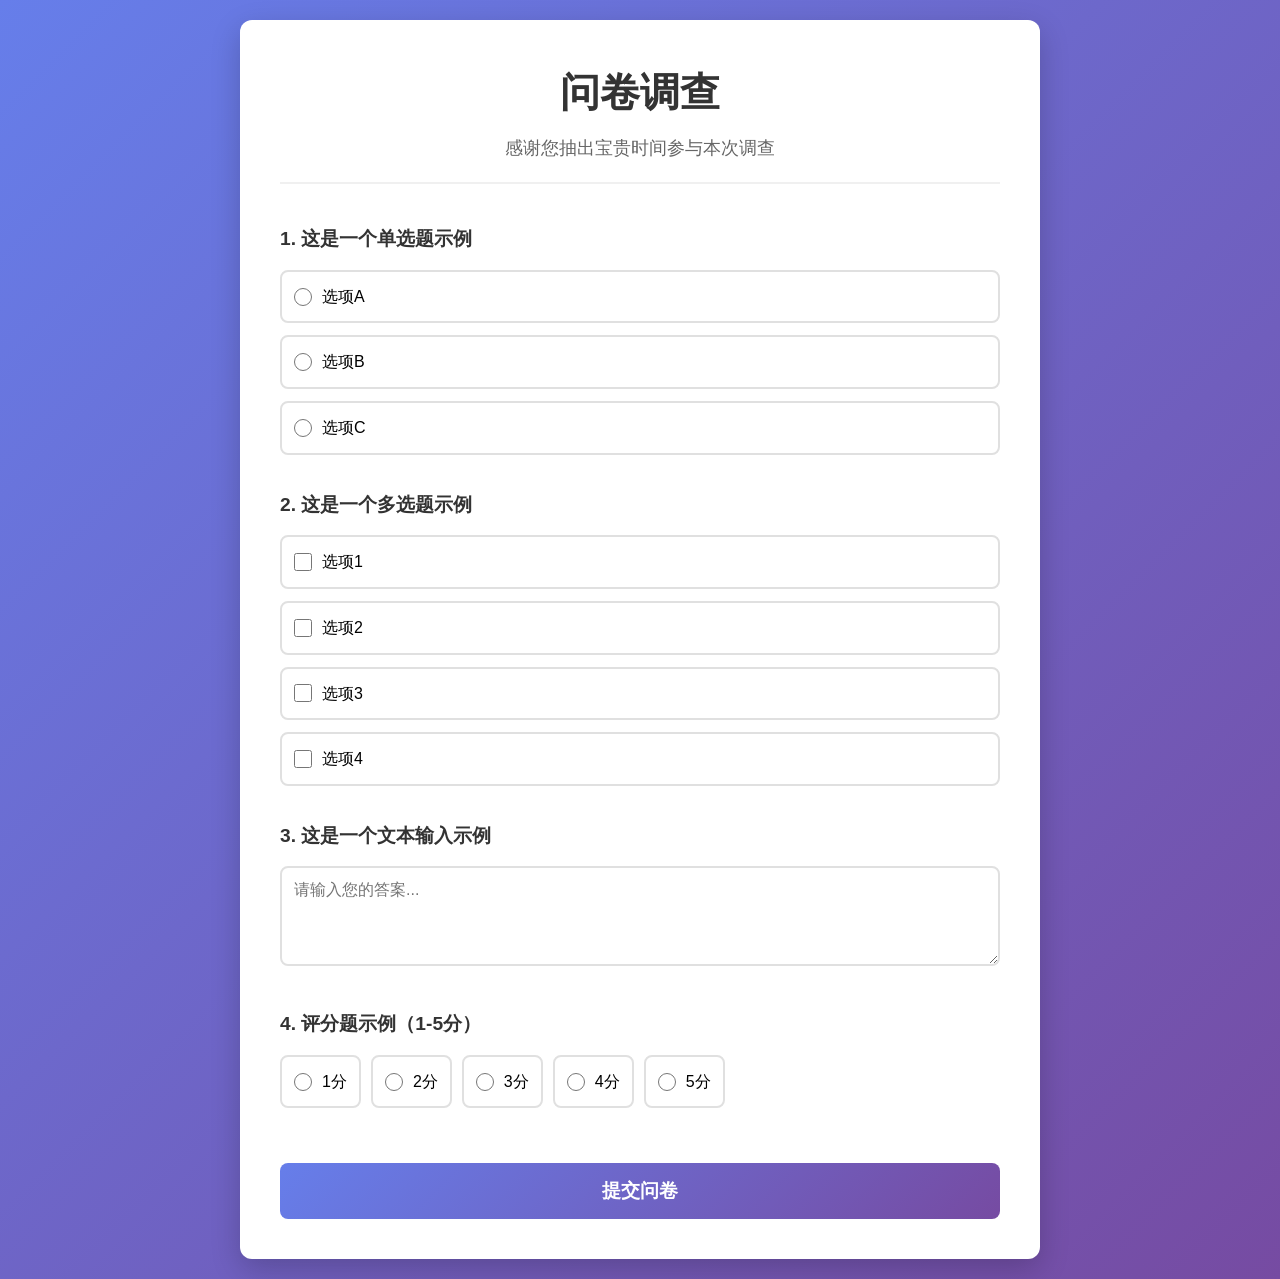
==== index.html @ d291fc6f "Initial commit: 问卷调查网站基础结构 - 创建响应式问卷表单 - 支持单选、多选、文本输入、评分等题型 - 渐变背景和现代化UI设计  Co-Authored-By: Claude S" ====
<!DOCTYPE html>
<html lang="zh-CN">
<head>
    <meta charset="UTF-8">
    <meta name="viewport" content="width=device-width, initial-scale=1.0">
    <title>问卷调查</title>
    <link rel="stylesheet" href="style.css">
</head>
<body>
    <div class="container">
        <header>
            <h1>问卷调查</h1>
            <p class="subtitle">感谢您抽出宝贵时间参与本次调查</p>
        </header>

        <form id="surveyForm">
            <!-- 问题示例，你可以根据需要修改 -->
            <div class="question-group">
                <label class="question-title">1. 这是一个单选题示例</label>
                <div class="options">
                    <label><input type="radio" name="q1" value="选项A"> 选项A</label>
                    <label><input type="radio" name="q1" value="选项B"> 选项B</label>
                    <label><input type="radio" name="q1" value="选项C"> 选项C</label>
                </div>
            </div>

            <div class="question-group">
                <label class="question-title">2. 这是一个多选题示例</label>
                <div class="options">
                    <label><input type="checkbox" name="q2" value="选项1"> 选项1</label>
                    <label><input type="checkbox" name="q2" value="选项2"> 选项2</label>
                    <label><input type="checkbox" name="q2" value="选项3"> 选项3</label>
                    <label><input type="checkbox" name="q2" value="选项4"> 选项4</label>
                </div>
            </div>

            <div class="question-group">
                <label class="question-title">3. 这是一个文本输入示例</label>
                <textarea name="q3" rows="4" placeholder="请输入您的答案..."></textarea>
            </div>

            <div class="question-group">
                <label class="question-title">4. 评分题示例（1-5分）</label>
                <div class="rating">
                    <label><input type="radio" name="q4" value="1"> 1分</label>
                    <label><input type="radio" name="q4" value="2"> 2分</label>
                    <label><input type="radio" name="q4" value="3"> 3分</label>
                    <label><input type="radio" name="q4" value="4"> 4分</label>
                    <label><input type="radio" name="q4" value="5"> 5分</label>
                </div>
            </div>

            <button type="submit" class="submit-btn">提交问卷</button>
        </form>

        <div id="thankYou" class="thank-you" style="display: none;">
            <h2>感谢您的参与！</h2>
            <p>您的反馈对我们非常重要</p>
        </div>
    </div>

    <script src="script.js"></script>
</body>
</html>
---- style.css ----
* {
    margin: 0;
    padding: 0;
    box-sizing: border-box;
}

body {
    font-family: -apple-system, BlinkMacSystemFont, "Segoe UI", Roboto, "Helvetica Neue", Arial, sans-serif;
    background: linear-gradient(135deg, #667eea 0%, #764ba2 100%);
    min-height: 100vh;
    padding: 20px;
    line-height: 1.6;
}

.container {
    max-width: 800px;
    margin: 0 auto;
    background: white;
    border-radius: 12px;
    padding: 40px;
    box-shadow: 0 10px 30px rgba(0, 0, 0, 0.2);
}

header {
    text-align: center;
    margin-bottom: 40px;
    padding-bottom: 20px;
    border-bottom: 2px solid #f0f0f0;
}

h1 {
    color: #333;
    font-size: 2.5em;
    margin-bottom: 10px;
}

.subtitle {
    color: #666;
    font-size: 1.1em;
}

.question-group {
    margin-bottom: 35px;
}

.question-title {
    display: block;
    font-size: 1.2em;
    font-weight: 600;
    color: #333;
    margin-bottom: 15px;
}

.options {
    display: flex;
    flex-direction: column;
    gap: 12px;
}

.options label,
.rating label {
    display: flex;
    align-items: center;
    padding: 12px;
    border: 2px solid #e0e0e0;
    border-radius: 8px;
    cursor: pointer;
    transition: all 0.3s ease;
}

.options label:hover,
.rating label:hover {
    border-color: #667eea;
    background-color: #f8f9ff;
}

input[type="radio"],
input[type="checkbox"] {
    margin-right: 10px;
    cursor: pointer;
    width: 18px;
    height: 18px;
}

textarea {
    width: 100%;
    padding: 12px;
    border: 2px solid #e0e0e0;
    border-radius: 8px;
    font-family: inherit;
    font-size: 1em;
    resize: vertical;
    transition: border-color 0.3s ease;
}

textarea:focus {
    outline: none;
    border-color: #667eea;
}

.rating {
    display: flex;
    gap: 10px;
    flex-wrap: wrap;
}

.submit-btn {
    width: 100%;
    padding: 15px;
    background: linear-gradient(135deg, #667eea 0%, #764ba2 100%);
    color: white;
    border: none;
    border-radius: 8px;
    font-size: 1.2em;
    font-weight: 600;
    cursor: pointer;
    transition: transform 0.2s ease, box-shadow 0.2s ease;
    margin-top: 20px;
}

.submit-btn:hover {
    transform: translateY(-2px);
    box-shadow: 0 5px 15px rgba(102, 126, 234, 0.4);
}

.submit-btn:active {
    transform: translateY(0);
}

.thank-you {
    text-align: center;
    padding: 40px;
}

.thank-you h2 {
    color: #667eea;
    font-size: 2em;
    margin-bottom: 15px;
}

.thank-you p {
    color: #666;
    font-size: 1.2em;
}

@media (max-width: 600px) {
    .container {
        padding: 20px;
    }

    h1 {
        font-size: 2em;
    }

    .rating {
        flex-direction: column;
    }
}
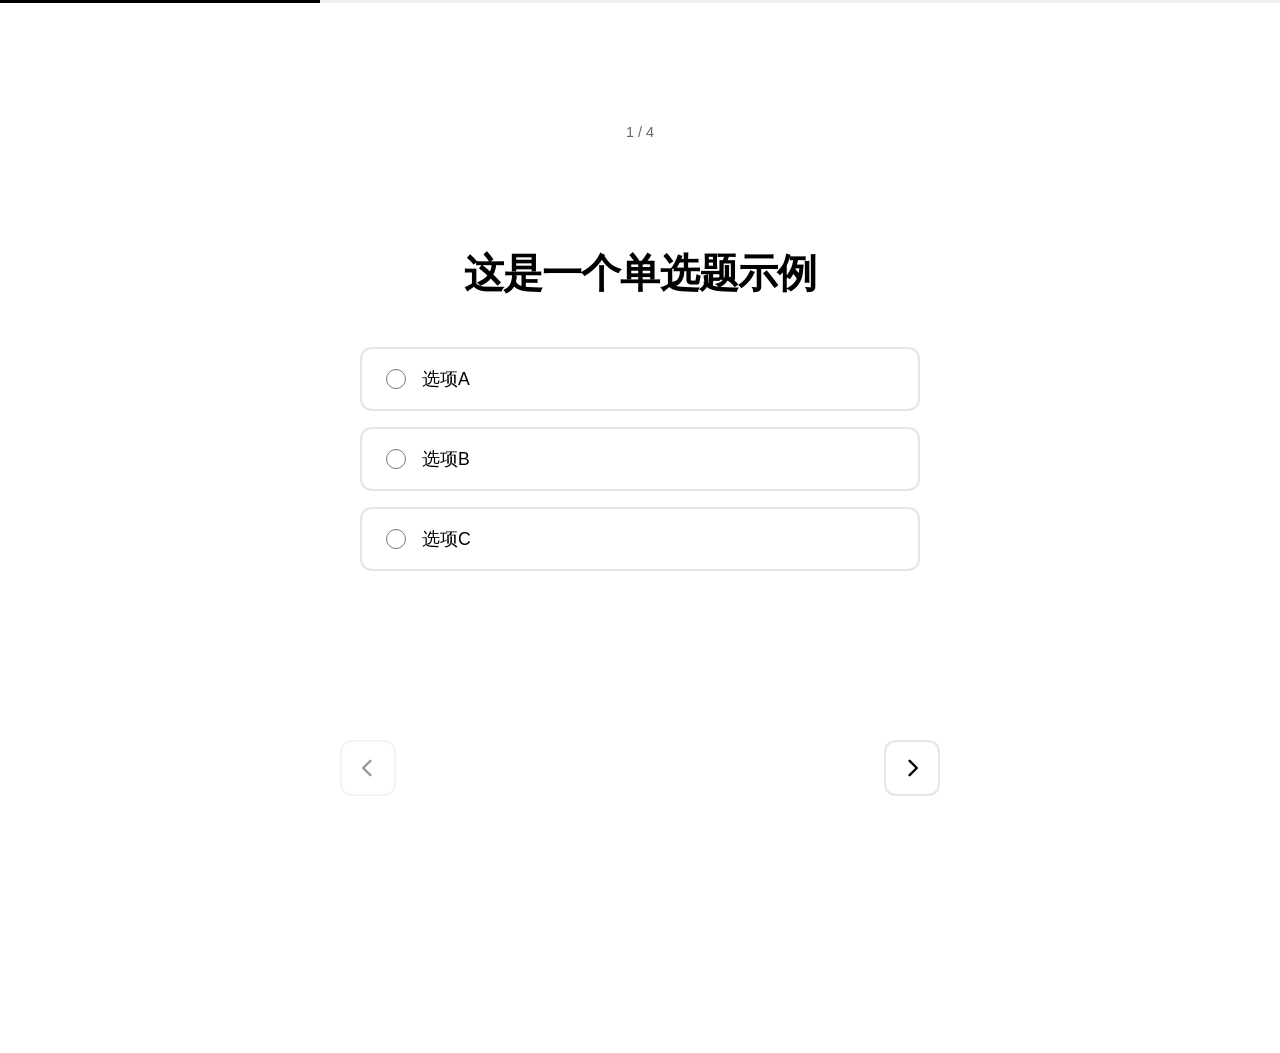
==== commit 4feb140d: "优化UI到Apple设计风格 - 实现每次只显示一道题的交互 - 添加流畅的左右滑动过渡效果 - 顶部进度条和问题计数器 - 响应式导航按钮 - 支持键盘方向键导航（左右箭头） - 极简白色背景，黑色" ====
--- a/index.html
+++ b/index.html
@@ -7,54 +7,122 @@
     <link rel="stylesheet" href="style.css">
 </head>
 <body>
-    <div class="container">
-        <header>
-            <h1>问卷调查</h1>
-            <p class="subtitle">感谢您抽出宝贵时间参与本次调查</p>
-        </header>
+    <div class="survey-container">
+        <!-- 进度条 -->
+        <div class="progress-container">
+            <div class="progress-bar"></div>
+        </div>
 
-        <form id="surveyForm">
-            <!-- 问题示例，你可以根据需要修改 -->
-            <div class="question-group">
-                <label class="question-title">1. 这是一个单选题示例</label>
-                <div class="options">
-                    <label><input type="radio" name="q1" value="选项A"> 选项A</label>
-                    <label><input type="radio" name="q1" value="选项B"> 选项B</label>
-                    <label><input type="radio" name="q1" value="选项C"> 选项C</label>
+        <!-- 进度指示 -->
+        <div class="progress-indicator">
+            <span id="currentQuestion">1</span> / <span id="totalQuestions">4</span>
+        </div>
+
+        <!-- 问卷内容 -->
+        <main class="survey-main">
+            <form id="surveyForm">
+                <!-- 第一题 -->
+                <div class="question-card" data-question="0">
+                    <div class="question-content">
+                        <h2 class="question-title">这是一个单选题示例</h2>
+                        <div class="options">
+                            <label class="option-item">
+                                <input type="radio" name="q1" value="选项A">
+                                <span class="option-text">选项A</span>
+                            </label>
+                            <label class="option-item">
+                                <input type="radio" name="q1" value="选项B">
+                                <span class="option-text">选项B</span>
+                            </label>
+                            <label class="option-item">
+                                <input type="radio" name="q1" value="选项C">
+                                <span class="option-text">选项C</span>
+                            </label>
+                        </div>
+                    </div>
                 </div>
-            </div>
 
-            <div class="question-group">
-                <label class="question-title">2. 这是一个多选题示例</label>
-                <div class="options">
-                    <label><input type="checkbox" name="q2" value="选项1"> 选项1</label>
-                    <label><input type="checkbox" name="q2" value="选项2"> 选项2</label>
-                    <label><input type="checkbox" name="q2" value="选项3"> 选项3</label>
-                    <label><input type="checkbox" name="q2" value="选项4"> 选项4</label>
+                <!-- 第二题 -->
+                <div class="question-card" data-question="1">
+                    <div class="question-content">
+                        <h2 class="question-title">这是一个多选题示例</h2>
+                        <div class="options">
+                            <label class="option-item">
+                                <input type="checkbox" name="q2" value="选项1">
+                                <span class="option-text">选项1</span>
+                            </label>
+                            <label class="option-item">
+                                <input type="checkbox" name="q2" value="选项2">
+                                <span class="option-text">选项2</span>
+                            </label>
+                            <label class="option-item">
+                                <input type="checkbox" name="q2" value="选项3">
+                                <span class="option-text">选项3</span>
+                            </label>
+                            <label class="option-item">
+                                <input type="checkbox" name="q2" value="选项4">
+                                <span class="option-text">选项4</span>
+                            </label>
+                        </div>
+                    </div>
                 </div>
-            </div>
 
-            <div class="question-group">
-                <label class="question-title">3. 这是一个文本输入示例</label>
-                <textarea name="q3" rows="4" placeholder="请输入您的答案..."></textarea>
-            </div>
+                <!-- 第三题 -->
+                <div class="question-card" data-question="2">
+                    <div class="question-content">
+                        <h2 class="question-title">这是一个文本输入示例</h2>
+                        <textarea name="q3" class="text-input" placeholder="请输入您的答案..."></textarea>
+                    </div>
+                </div>
 
-            <div class="question-group">
-                <label class="question-title">4. 评分题示例（1-5分）</label>
-                <div class="rating">
-                    <label><input type="radio" name="q4" value="1"> 1分</label>
-                    <label><input type="radio" name="q4" value="2"> 2分</label>
-                    <label><input type="radio" name="q4" value="3"> 3分</label>
-                    <label><input type="radio" name="q4" value="4"> 4分</label>
-                    <label><input type="radio" name="q4" value="5"> 5分</label>
+                <!-- 第四题 -->
+                <div class="question-card" data-question="3">
+                    <div class="question-content">
+                        <h2 class="question-title">评分题示例（1-5分）</h2>
+                        <div class="rating-options">
+                            <label class="rating-item">
+                                <input type="radio" name="q4" value="1">
+                                <span class="rating-text">1</span>
+                            </label>
+                            <label class="rating-item">
+                                <input type="radio" name="q4" value="2">
+                                <span class="rating-text">2</span>
+                            </label>
+                            <label class="rating-item">
+                                <input type="radio" name="q4" value="3">
+                                <span class="rating-text">3</span>
+                            </label>
+                            <label class="rating-item">
+                                <input type="radio" name="q4" value="4">
+                                <span class="rating-text">4</span>
+                            </label>
+                            <label class="rating-item">
+                                <input type="radio" name="q4" value="5">
+                                <span class="rating-text">5</span>
+                            </label>
+                        </div>
+                    </div>
                 </div>
-            </div>
+            </form>
+        </main>
 
-            <button type="submit" class="submit-btn">提交问卷</button>
-        </form>
+        <!-- 导航按钮 -->
+        <div class="navigation">
+            <button id="prevBtn" class="nav-btn nav-btn-prev" disabled>
+                <svg width="20" height="20" viewBox="0 0 20 20" fill="none">
+                    <path d="M12 16L6 10L12 4" stroke="currentColor" stroke-width="2" stroke-linecap="round" stroke-linejoin="round"/>
+                </svg>
+            </button>
+            <button id="nextBtn" class="nav-btn nav-btn-next">
+                <svg width="20" height="20" viewBox="0 0 20 20" fill="none">
+                    <path d="M8 16L14 10L8 4" stroke="currentColor" stroke-width="2" stroke-linecap="round" stroke-linejoin="round"/>
+                </svg>
+            </button>
+        </div>
 
-        <div id="thankYou" class="thank-you" style="display: none;">
-            <h2>感谢您的参与！</h2>
+        <!-- 感谢页面 -->
+        <div id="thankYou" class="thank-you-screen" style="display: none;">
+            <h1>感谢您的参与</h1>
             <p>您的反馈对我们非常重要</p>
         </div>
     </div>
--- a/style.css
+++ b/style.css
@@ -5,154 +5,328 @@
 }
 
 body {
-    font-family: -apple-system, BlinkMacSystemFont, "Segoe UI", Roboto, "Helvetica Neue", Arial, sans-serif;
-    background: linear-gradient(135deg, #667eea 0%, #764ba2 100%);
+    font-family: -apple-system, BlinkMacSystemFont, "Segoe UI", "Helvetica Neue", sans-serif;
+    background: #ffffff;
     min-height: 100vh;
+    display: flex;
+    align-items: center;
+    justify-content: center;
     padding: 20px;
-    line-height: 1.6;
-}
-
-.container {
-    max-width: 800px;
-    margin: 0 auto;
-    background: white;
-    border-radius: 12px;
-    padding: 40px;
-    box-shadow: 0 10px 30px rgba(0, 0, 0, 0.2);
-}
-
-header {
+}
+
+.survey-container {
+    width: 100%;
+    max-width: 600px;
+    position: relative;
+}
+
+/* 进度条 */
+.progress-container {
+    position: fixed;
+    top: 0;
+    left: 0;
+    width: 100%;
+    height: 3px;
+    background: #f0f0f0;
+    z-index: 100;
+}
+
+.progress-bar {
+    height: 100%;
+    background: #000;
+    width: 0%;
+    transition: width 0.4s cubic-bezier(0.4, 0, 0.2, 1);
+}
+
+/* 进度指示 */
+.progress-indicator {
     text-align: center;
     margin-bottom: 40px;
-    padding-bottom: 20px;
-    border-bottom: 2px solid #f0f0f0;
-}
-
-h1 {
-    color: #333;
-    font-size: 2.5em;
-    margin-bottom: 10px;
-}
-
-.subtitle {
+    margin-top: 20px;
+    font-size: 0.9rem;
     color: #666;
-    font-size: 1.1em;
-}
-
-.question-group {
-    margin-bottom: 35px;
-}
-
+    font-weight: 500;
+}
+
+.progress-indicator span {
+    font-variant-numeric: tabular-nums;
+}
+
+/* 主要内容区 */
+.survey-main {
+    min-height: 500px;
+    display: flex;
+    align-items: center;
+    justify-content: center;
+}
+
+/* 问题卡片容器 */
+#surveyForm {
+    width: 100%;
+    position: relative;
+}
+
+.question-card {
+    position: absolute;
+    width: 100%;
+    opacity: 0;
+    transform: translateX(100px);
+    pointer-events: none;
+    transition: opacity 0.5s cubic-bezier(0.4, 0, 0.2, 1),
+                transform 0.5s cubic-bezier(0.4, 0, 0.2, 1);
+}
+
+.question-card.active {
+    position: relative;
+    opacity: 1;
+    transform: translateX(0);
+    pointer-events: auto;
+}
+
+.question-card.prev {
+    transform: translateX(-100px);
+}
+
+.question-content {
+    text-align: center;
+    padding: 0 20px;
+}
+
+/* 问题标题 */
 .question-title {
-    display: block;
-    font-size: 1.2em;
+    font-size: 2.5rem;
     font-weight: 600;
-    color: #333;
-    margin-bottom: 15px;
-}
-
+    color: #000;
+    line-height: 1.2;
+    margin-bottom: 50px;
+    letter-spacing: -0.02em;
+}
+
+/* 选项容器 */
 .options {
     display: flex;
     flex-direction: column;
+    gap: 16px;
+    margin-bottom: 40px;
+}
+
+.option-item {
+    display: flex;
+    align-items: center;
+    padding: 18px 24px;
+    border: 2px solid #e5e5e7;
+    border-radius: 12px;
+    cursor: pointer;
+    transition: all 0.3s cubic-bezier(0.4, 0, 0.2, 1);
+    background: #ffffff;
+}
+
+.option-item:hover {
+    border-color: #000;
+    background: #f5f5f7;
+}
+
+.option-item input[type="radio"],
+.option-item input[type="checkbox"] {
+    width: 20px;
+    height: 20px;
+    margin-right: 16px;
+    cursor: pointer;
+    accent-color: #000;
+}
+
+.option-text {
+    font-size: 1.1rem;
+    color: #000;
+    font-weight: 500;
+}
+
+.option-item input:checked + .option-text {
+    color: #000;
+}
+
+/* 文本输入 */
+.text-input {
+    width: 100%;
+    padding: 16px 20px;
+    font-size: 1rem;
+    border: 2px solid #e5e5e7;
+    border-radius: 12px;
+    font-family: inherit;
+    resize: none;
+    transition: border-color 0.3s cubic-bezier(0.4, 0, 0.2, 1);
+    background: #ffffff;
+    color: #000;
+}
+
+.text-input:focus {
+    outline: none;
+    border-color: #000;
+}
+
+.text-input::placeholder {
+    color: #a1a1a6;
+}
+
+/* 评分选项 */
+.rating-options {
+    display: flex;
+    justify-content: center;
     gap: 12px;
-}
-
-.options label,
-.rating label {
-    display: flex;
-    align-items: center;
-    padding: 12px;
-    border: 2px solid #e0e0e0;
-    border-radius: 8px;
+    flex-wrap: wrap;
+}
+
+.rating-item {
+    display: flex;
+    align-items: center;
+    justify-content: center;
+    width: 60px;
+    height: 60px;
+    border: 2px solid #e5e5e7;
+    border-radius: 12px;
     cursor: pointer;
-    transition: all 0.3s ease;
-}
-
-.options label:hover,
-.rating label:hover {
-    border-color: #667eea;
-    background-color: #f8f9ff;
-}
-
-input[type="radio"],
-input[type="checkbox"] {
-    margin-right: 10px;
+    transition: all 0.3s cubic-bezier(0.4, 0, 0.2, 1);
+    background: #ffffff;
+}
+
+.rating-item:hover {
+    border-color: #000;
+    background: #f5f5f7;
+}
+
+.rating-item input[type="radio"] {
+    display: none;
+}
+
+.rating-item input[type="radio"]:checked + .rating-text {
+    color: #000;
+    font-weight: 600;
+}
+
+.rating-item input:checked ~ .rating-text {
+    color: #000;
+}
+
+.rating-item:has(input:checked) {
+    border-color: #000;
+    background: #000;
+}
+
+.rating-item:has(input:checked) .rating-text {
+    color: #fff;
+    font-weight: 600;
+}
+
+.rating-text {
+    font-size: 1.3rem;
+    color: #000;
+    font-weight: 500;
+}
+
+/* 导航按钮 */
+.navigation {
+    display: flex;
+    justify-content: space-between;
+    align-items: center;
+    margin-top: 60px;
+    gap: 20px;
+}
+
+.nav-btn {
+    width: 56px;
+    height: 56px;
+    border: 2px solid #e5e5e7;
+    border-radius: 12px;
+    background: #ffffff;
     cursor: pointer;
-    width: 18px;
-    height: 18px;
-}
-
-textarea {
-    width: 100%;
-    padding: 12px;
-    border: 2px solid #e0e0e0;
-    border-radius: 8px;
-    font-family: inherit;
-    font-size: 1em;
-    resize: vertical;
-    transition: border-color 0.3s ease;
-}
-
-textarea:focus {
-    outline: none;
-    border-color: #667eea;
-}
-
-.rating {
-    display: flex;
-    gap: 10px;
-    flex-wrap: wrap;
-}
-
-.submit-btn {
-    width: 100%;
-    padding: 15px;
-    background: linear-gradient(135deg, #667eea 0%, #764ba2 100%);
-    color: white;
-    border: none;
-    border-radius: 8px;
-    font-size: 1.2em;
+    display: flex;
+    align-items: center;
+    justify-content: center;
+    transition: all 0.3s cubic-bezier(0.4, 0, 0.2, 1);
+    color: #000;
+    flex-shrink: 0;
+}
+
+.nav-btn:hover:not(:disabled) {
+    border-color: #000;
+    background: #f5f5f7;
+}
+
+.nav-btn:disabled {
+    opacity: 0.4;
+    cursor: not-allowed;
+}
+
+.nav-btn svg {
+    width: 24px;
+    height: 24px;
+}
+
+/* 感谢页面 */
+.thank-you-screen {
+    text-align: center;
+    padding: 80px 40px;
+}
+
+.thank-you-screen h1 {
+    font-size: 3rem;
     font-weight: 600;
-    cursor: pointer;
-    transition: transform 0.2s ease, box-shadow 0.2s ease;
-    margin-top: 20px;
-}
-
-.submit-btn:hover {
-    transform: translateY(-2px);
-    box-shadow: 0 5px 15px rgba(102, 126, 234, 0.4);
-}
-
-.submit-btn:active {
-    transform: translateY(0);
-}
-
-.thank-you {
-    text-align: center;
-    padding: 40px;
-}
-
-.thank-you h2 {
-    color: #667eea;
-    font-size: 2em;
-    margin-bottom: 15px;
-}
-
-.thank-you p {
+    color: #000;
+    margin-bottom: 20px;
+    line-height: 1.1;
+    letter-spacing: -0.02em;
+}
+
+.thank-you-screen p {
+    font-size: 1.3rem;
     color: #666;
-    font-size: 1.2em;
-}
-
+    font-weight: 400;
+}
+
+/* 动画 */
+@media (prefers-reduced-motion: reduce) {
+    * {
+        animation-duration: 0.01ms !important;
+        animation-iteration-count: 1 !important;
+        transition-duration: 0.01ms !important;
+    }
+}
+
+/* 响应式设计 */
 @media (max-width: 600px) {
-    .container {
-        padding: 20px;
-    }
-
-    h1 {
-        font-size: 2em;
-    }
-
-    .rating {
-        flex-direction: column;
-    }
-}
+    .question-title {
+        font-size: 2rem;
+        margin-bottom: 40px;
+    }
+
+    .option-item {
+        padding: 16px 16px;
+    }
+
+    .option-text {
+        font-size: 1rem;
+    }
+
+    .nav-btn {
+        width: 48px;
+        height: 48px;
+    }
+
+    .rating-item {
+        width: 52px;
+        height: 52px;
+    }
+
+    .rating-text {
+        font-size: 1.1rem;
+    }
+
+    .thank-you-screen h1 {
+        font-size: 2.2rem;
+    }
+
+    .thank-you-screen p {
+        font-size: 1.1rem;
+    }
+}
+
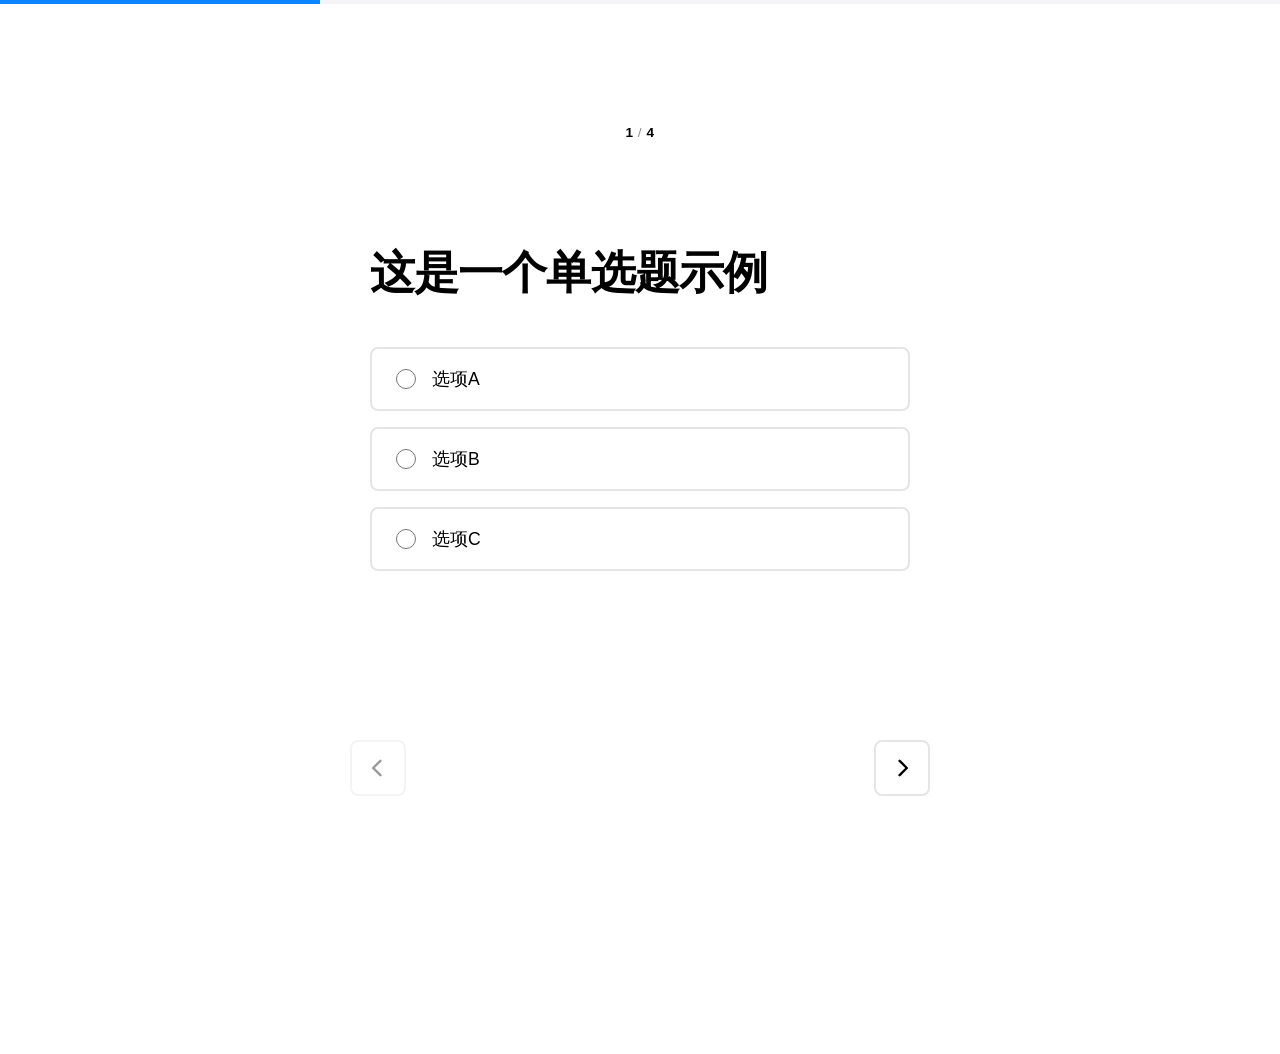
==== commit 22c5a996: "完善问卷数据收集和管理系统 - 添加 IndexedDB 数据库用于持久化存储问卷响应 - 创建 data-manager.js 提供统一的数据操作接口 - 支持 JSON/CSV 格式导出数据 - " ====
--- a/index.html
+++ b/index.html
@@ -124,9 +124,13 @@
         <div id="thankYou" class="thank-you-screen" style="display: none;">
             <h1>感谢您的参与</h1>
             <p>您的反馈对我们非常重要</p>
+            <a href="admin.html" style="margin-top: 30px; display: inline-block;">
+                <button style="background: #0A84FF; color: white; border: none; padding: 12px 24px; border-radius: 8px; cursor: pointer; font-weight: 500;">查看数据管理</button>
+            </a>
         </div>
     </div>
 
+    <script src="data-manager.js"></script>
     <script src="script.js"></script>
 </body>
 </html>
--- a/style.css
+++ b/style.css
@@ -12,11 +12,12 @@
     align-items: center;
     justify-content: center;
     padding: 20px;
+    color: #000;
 }
 
 .survey-container {
     width: 100%;
-    max-width: 600px;
+    max-width: 580px;
     position: relative;
 }
 
@@ -26,14 +27,14 @@
     top: 0;
     left: 0;
     width: 100%;
-    height: 3px;
-    background: #f0f0f0;
+    height: 4px;
+    background: #f5f5f7;
     z-index: 100;
 }
 
 .progress-bar {
     height: 100%;
-    background: #000;
+    background: linear-gradient(90deg, #0A84FF 0%, #0A84FF 100%);
     width: 0%;
     transition: width 0.4s cubic-bezier(0.4, 0, 0.2, 1);
 }
@@ -43,13 +44,16 @@
     text-align: center;
     margin-bottom: 40px;
     margin-top: 20px;
-    font-size: 0.9rem;
-    color: #666;
-    font-weight: 500;
+    font-size: 0.85rem;
+    color: #8E8E93;
+    font-weight: 400;
+    letter-spacing: 0.5px;
 }
 
 .progress-indicator span {
     font-variant-numeric: tabular-nums;
+    color: #000;
+    font-weight: 600;
 }
 
 /* 主要内容区 */
@@ -88,16 +92,16 @@
 }
 
 .question-content {
-    text-align: center;
+    text-align: left;
     padding: 0 20px;
 }
 
 /* 问题标题 */
 .question-title {
-    font-size: 2.5rem;
-    font-weight: 600;
-    color: #000;
-    line-height: 1.2;
+    font-size: 2.8rem;
+    font-weight: 600;
+    color: #000;
+    line-height: 1.1;
     margin-bottom: 50px;
     letter-spacing: -0.02em;
 }
@@ -115,15 +119,15 @@
     align-items: center;
     padding: 18px 24px;
     border: 2px solid #e5e5e7;
-    border-radius: 12px;
+    border-radius: 8px;
     cursor: pointer;
-    transition: all 0.3s cubic-bezier(0.4, 0, 0.2, 1);
+    transition: all 0.2s cubic-bezier(0.4, 0, 0.2, 1);
     background: #ffffff;
 }
 
 .option-item:hover {
-    border-color: #000;
-    background: #f5f5f7;
+    border-color: #0A84FF;
+    background: #f9f9fb;
 }
 
 .option-item input[type="radio"],
@@ -132,7 +136,7 @@
     height: 20px;
     margin-right: 16px;
     cursor: pointer;
-    accent-color: #000;
+    accent-color: #0A84FF;
 }
 
 .option-text {
@@ -143,6 +147,7 @@
 
 .option-item input:checked + .option-text {
     color: #000;
+    font-weight: 600;
 }
 
 /* 文本输入 */
@@ -151,17 +156,21 @@
     padding: 16px 20px;
     font-size: 1rem;
     border: 2px solid #e5e5e7;
-    border-radius: 12px;
+    border-radius: 8px;
     font-family: inherit;
     resize: none;
-    transition: border-color 0.3s cubic-bezier(0.4, 0, 0.2, 1);
-    background: #ffffff;
-    color: #000;
+    transition: border-color 0.2s cubic-bezier(0.4, 0, 0.2, 1);
+    background: #ffffff;
+    color: #000;
+}
+
+.text-input:hover {
+    border-color: #0A84FF;
 }
 
 .text-input:focus {
     outline: none;
-    border-color: #000;
+    border-color: #0A84FF;
 }
 
 .text-input::placeholder {
@@ -183,15 +192,15 @@
     width: 60px;
     height: 60px;
     border: 2px solid #e5e5e7;
-    border-radius: 12px;
+    border-radius: 8px;
     cursor: pointer;
-    transition: all 0.3s cubic-bezier(0.4, 0, 0.2, 1);
+    transition: all 0.2s cubic-bezier(0.4, 0, 0.2, 1);
     background: #ffffff;
 }
 
 .rating-item:hover {
-    border-color: #000;
-    background: #f5f5f7;
+    border-color: #0A84FF;
+    background: #f9f9fb;
 }
 
 .rating-item input[type="radio"] {
@@ -199,17 +208,13 @@
 }
 
 .rating-item input[type="radio"]:checked + .rating-text {
-    color: #000;
-    font-weight: 600;
-}
-
-.rating-item input:checked ~ .rating-text {
-    color: #000;
+    color: #fff;
+    font-weight: 600;
 }
 
 .rating-item:has(input:checked) {
-    border-color: #000;
-    background: #000;
+    border-color: #0A84FF;
+    background: #0A84FF;
 }
 
 .rating-item:has(input:checked) .rating-text {
@@ -236,20 +241,20 @@
     width: 56px;
     height: 56px;
     border: 2px solid #e5e5e7;
-    border-radius: 12px;
+    border-radius: 8px;
     background: #ffffff;
     cursor: pointer;
     display: flex;
     align-items: center;
     justify-content: center;
-    transition: all 0.3s cubic-bezier(0.4, 0, 0.2, 1);
+    transition: all 0.2s cubic-bezier(0.4, 0, 0.2, 1);
     color: #000;
     flex-shrink: 0;
 }
 
 .nav-btn:hover:not(:disabled) {
-    border-color: #000;
-    background: #f5f5f7;
+    border-color: #0A84FF;
+    background: #f9f9fb;
 }
 
 .nav-btn:disabled {
@@ -279,7 +284,7 @@
 
 .thank-you-screen p {
     font-size: 1.3rem;
-    color: #666;
+    color: #8E8E93;
     font-weight: 400;
 }
 
@@ -292,10 +297,19 @@
     }
 }
 
+/* 动画 */
+@media (prefers-reduced-motion: reduce) {
+    * {
+        animation-duration: 0.01ms !important;
+        animation-iteration-count: 1 !important;
+        transition-duration: 0.01ms !important;
+    }
+}
+
 /* 响应式设计 */
 @media (max-width: 600px) {
     .question-title {
-        font-size: 2rem;
+        font-size: 2.2rem;
         margin-bottom: 40px;
     }
 
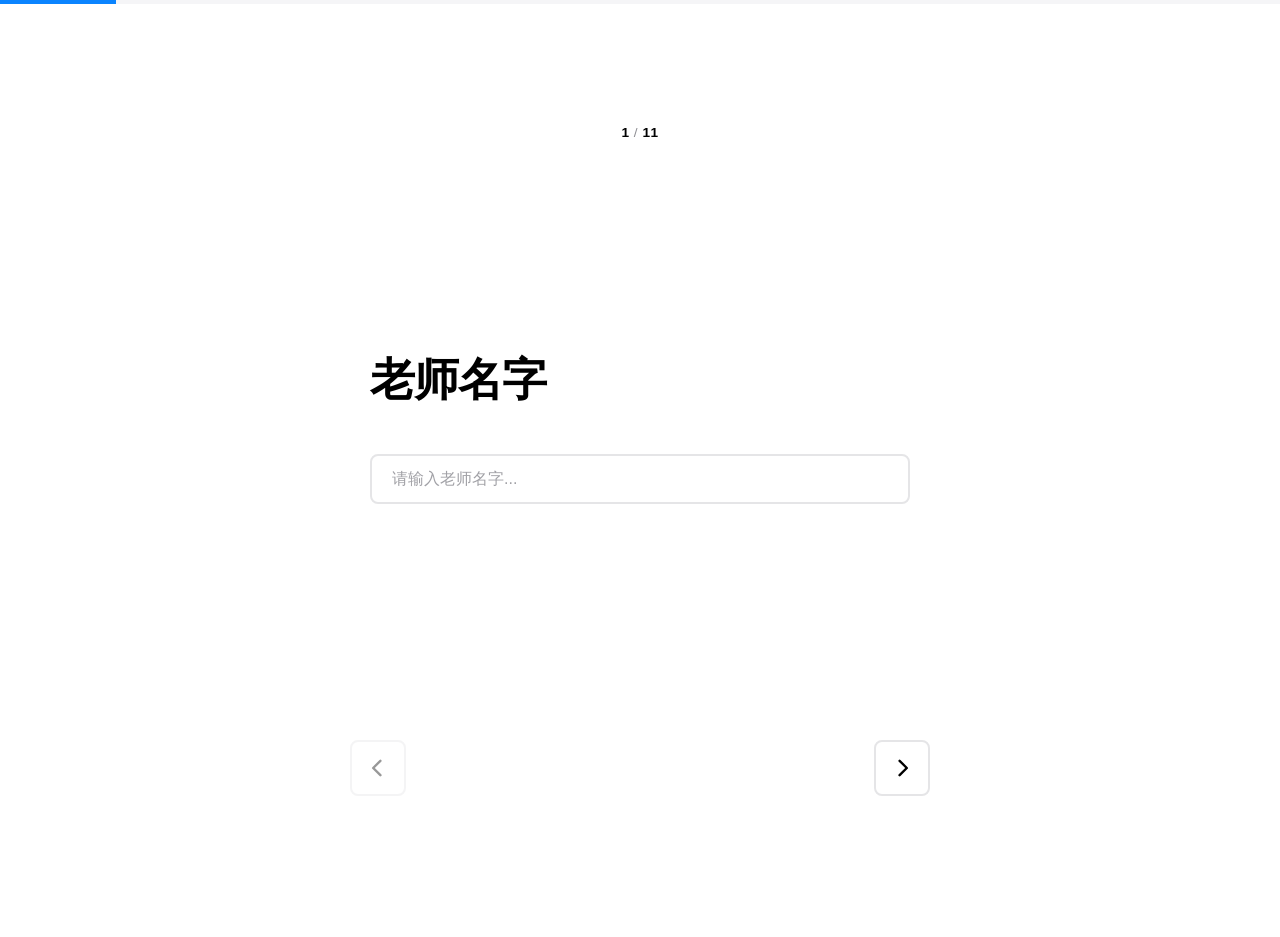
==== commit 6a762f5c: "实现完整的11题问卷系统，包含答案确认页面和跳题逻辑 Co-Authored-By: Claude Sonnet 4.6 <noreply@anthropic.com>" ====
--- a/index.html
+++ b/index.html
@@ -15,91 +15,195 @@
 
         <!-- 进度指示 -->
         <div class="progress-indicator">
-            <span id="currentQuestion">1</span> / <span id="totalQuestions">4</span>
+            <span id="currentQuestion">1</span> / <span id="totalQuestions">11</span>
         </div>
 
         <!-- 问卷内容 -->
         <main class="survey-main">
             <form id="surveyForm">
-                <!-- 第一题 -->
+                <!-- 第1题：老师名字 -->
                 <div class="question-card" data-question="0">
                     <div class="question-content">
-                        <h2 class="question-title">这是一个单选题示例</h2>
+                        <h2 class="question-title">老师名字</h2>
+                        <input type="text" name="q1" class="text-input" placeholder="请输入老师名字..." required>
+                    </div>
+                </div>
+
+                <!-- 第2题：考试科目 -->
+                <div class="question-card" data-question="1">
+                    <div class="question-content">
+                        <h2 class="question-title">考试科目</h2>
+                        <p class="question-desc">每次只填一门，格式：AP + 英文（如：AP Calculus BC）</p>
+                        <input type="text" name="q2" class="text-input" placeholder="例如：AP Calculus BC">
+                        <div class="options" style="margin-top: 20px;">
+                            <label class="option-item">
+                                <input type="checkbox" name="q2_skip" value="我的科目不是AP或者不需要考试">
+                                <span class="option-text">我的科目不是AP或者不需要考试？（跳过2-5题和第8题）</span>
+                            </label>
+                        </div>
+                    </div>
+                </div>
+
+                <!-- 第3题：班级参加考试人数 -->
+                <div class="question-card" data-question="2">
+                    <div class="question-content">
+                        <h2 class="question-title">班级参加考试人数</h2>
+                        <input type="number" name="q3" class="text-input" placeholder="请输入人数..." min="1">
+                    </div>
+                </div>
+
+                <!-- 第4题：考试非选择题时长 -->
+                <div class="question-card" data-question="3">
+                    <div class="question-content">
+                        <h2 class="question-title">考试非选择题时长</h2>
+                        <div style="display: flex; align-items: center; gap: 10px;">
+                            <input type="number" name="q4" class="text-input" placeholder="请输入时长..." min="1" style="flex: 1;">
+                            <span style="font-size: 1.2rem; color: #8E8E93;">分钟</span>
+                        </div>
+                    </div>
+                </div>
+
+                <!-- 第5题：是否希望在半期考试采用机考 -->
+                <div class="question-card" data-question="4">
+                    <div class="question-content">
+                        <h2 class="question-title">是否希望在半期考试采用机考</h2>
                         <div class="options">
                             <label class="option-item">
-                                <input type="radio" name="q1" value="选项A">
-                                <span class="option-text">选项A</span>
+                                <input type="radio" name="q5" value="是" required>
+                                <span class="option-text">是</span>
                             </label>
                             <label class="option-item">
-                                <input type="radio" name="q1" value="选项B">
-                                <span class="option-text">选项B</span>
-                            </label>
-                            <label class="option-item">
-                                <input type="radio" name="q1" value="选项C">
-                                <span class="option-text">选项C</span>
-                            </label>
-                        </div>
-                    </div>
-                </div>
-
-                <!-- 第二题 -->
-                <div class="question-card" data-question="1">
-                    <div class="question-content">
-                        <h2 class="question-title">这是一个多选题示例</h2>
-                        <div class="options">
-                            <label class="option-item">
-                                <input type="checkbox" name="q2" value="选项1">
-                                <span class="option-text">选项1</span>
-                            </label>
-                            <label class="option-item">
-                                <input type="checkbox" name="q2" value="选项2">
-                                <span class="option-text">选项2</span>
-                            </label>
-                            <label class="option-item">
-                                <input type="checkbox" name="q2" value="选项3">
-                                <span class="option-text">选项3</span>
-                            </label>
-                            <label class="option-item">
-                                <input type="checkbox" name="q2" value="选项4">
-                                <span class="option-text">选项4</span>
-                            </label>
-                        </div>
-                    </div>
-                </div>
-
-                <!-- 第三题 -->
-                <div class="question-card" data-question="2">
-                    <div class="question-content">
-                        <h2 class="question-title">这是一个文本输入示例</h2>
-                        <textarea name="q3" class="text-input" placeholder="请输入您的答案..."></textarea>
-                    </div>
-                </div>
-
-                <!-- 第四题 -->
-                <div class="question-card" data-question="3">
-                    <div class="question-content">
-                        <h2 class="question-title">评分题示例（1-5分）</h2>
+                                <input type="radio" name="q5" value="否" required>
+                                <span class="option-text">否</span>
+                            </label>
+                        </div>
+                    </div>
+                </div>
+
+                <!-- 第6题：对于半期考试采用机考的态度 -->
+                <div class="question-card" data-question="5">
+                    <div class="question-content">
+                        <h2 class="question-title">对于半期考试采用机考的态度</h2>
+                        <p class="question-desc">1 = 完全反对，3 = 无所谓，5 = 强烈需要</p>
                         <div class="rating-options">
                             <label class="rating-item">
-                                <input type="radio" name="q4" value="1">
-                                <span class="rating-text">1</span>
-                            </label>
-                            <label class="rating-item">
-                                <input type="radio" name="q4" value="2">
-                                <span class="rating-text">2</span>
-                            </label>
-                            <label class="rating-item">
-                                <input type="radio" name="q4" value="3">
-                                <span class="rating-text">3</span>
-                            </label>
-                            <label class="rating-item">
-                                <input type="radio" name="q4" value="4">
+                                <input type="radio" name="q6" value="1" required>
+                                <span class="rating-text">1</span>
+                            </label>
+                            <label class="rating-item">
+                                <input type="radio" name="q6" value="2" required>
+                                <span class="rating-text">2</span>
+                            </label>
+                            <label class="rating-item">
+                                <input type="radio" name="q6" value="3" required>
+                                <span class="rating-text">3</span>
+                            </label>
+                            <label class="rating-item">
+                                <input type="radio" name="q6" value="4" required>
                                 <span class="rating-text">4</span>
                             </label>
                             <label class="rating-item">
-                                <input type="radio" name="q4" value="5">
+                                <input type="radio" name="q6" value="5" required>
                                 <span class="rating-text">5</span>
                             </label>
+                        </div>
+                    </div>
+                </div>
+
+                <!-- 第7题：对于学校wifi效果的满意度 -->
+                <div class="question-card" data-question="6">
+                    <div class="question-content">
+                        <h2 class="question-title">对于学校wifi效果的满意度</h2>
+                        <p class="question-desc">1 = 非常不满意，5 = 非常满意</p>
+                        <div class="rating-options">
+                            <label class="rating-item">
+                                <input type="radio" name="q7" value="1" required>
+                                <span class="rating-text">1</span>
+                            </label>
+                            <label class="rating-item">
+                                <input type="radio" name="q7" value="2" required>
+                                <span class="rating-text">2</span>
+                            </label>
+                            <label class="rating-item">
+                                <input type="radio" name="q7" value="3" required>
+                                <span class="rating-text">3</span>
+                            </label>
+                            <label class="rating-item">
+                                <input type="radio" name="q7" value="4" required>
+                                <span class="rating-text">4</span>
+                            </label>
+                            <label class="rating-item">
+                                <input type="radio" name="q7" value="5" required>
+                                <span class="rating-text">5</span>
+                            </label>
+                        </div>
+                    </div>
+                </div>
+
+                <!-- 第8题：考试中方案的可行性 -->
+                <div class="question-card" data-question="7">
+                    <div class="question-content">
+                        <h2 class="question-title">考试中方案的可行性</h2>
+                        <p class="question-desc">Wifi控制，只有考试的软件可以联网，会限制随身wifi和热点，但是学生可能可以偷偷查看本地的图片和预存的内容</p>
+                        <p class="question-desc" style="margin-top: 10px;">1 = 不行，2 = 需要改进，3 = 完全可以</p>
+                        <div class="rating-options" style="margin-bottom: 30px;">
+                            <label class="rating-item">
+                                <input type="radio" name="q8_rating" value="1" required>
+                                <span class="rating-text">1</span>
+                            </label>
+                            <label class="rating-item">
+                                <input type="radio" name="q8_rating" value="2" required>
+                                <span class="rating-text">2</span>
+                            </label>
+                            <label class="rating-item">
+                                <input type="radio" name="q8_rating" value="3" required>
+                                <span class="rating-text">3</span>
+                            </label>
+                        </div>
+                        <textarea name="q8_text" class="text-input" placeholder="更多需求或建议（选填）..." rows="4"></textarea>
+                    </div>
+                </div>
+
+                <!-- 第9题：日常方案的可行性 -->
+                <div class="question-card" data-question="8">
+                    <div class="question-content">
+                        <h2 class="question-title">日常方案的可行性</h2>
+                        <p class="question-desc">Wifi控制，在上课时间段只能访问学术网站和办学帮，会限制随身wifi和热点，但是学生可能可以偷偷查看本地的图片和预存的内容，全天限制游戏，短的课间限制娱乐视频网站，我们会保证学生之间与老师的基本聊天和发送文件功能和班级群。</p>
+                        <p class="question-desc" style="margin-top: 10px;">1 = 不行，2 = 需要改进，3 = 完全可以</p>
+                        <div class="rating-options" style="margin-bottom: 30px;">
+                            <label class="rating-item">
+                                <input type="radio" name="q9_rating" value="1" required>
+                                <span class="rating-text">1</span>
+                            </label>
+                            <label class="rating-item">
+                                <input type="radio" name="q9_rating" value="2" required>
+                                <span class="rating-text">2</span>
+                            </label>
+                            <label class="rating-item">
+                                <input type="radio" name="q9_rating" value="3" required>
+                                <span class="rating-text">3</span>
+                            </label>
+                        </div>
+                        <textarea name="q9_text" class="text-input" placeholder="更多需求或建议（选填）..." rows="4"></textarea>
+                    </div>
+                </div>
+
+                <!-- 第10题：其他意见 -->
+                <div class="question-card" data-question="9">
+                    <div class="question-content">
+                        <h2 class="question-title">其他意见</h2>
+                        <textarea name="q10" class="text-input" placeholder="请输入您的其他意见和建议（选填）..." rows="5"></textarea>
+                    </div>
+                </div>
+
+                <!-- 第11题：联系方式提示 -->
+                <div class="question-card" data-question="10">
+                    <div class="question-content">
+                        <h2 class="question-title">联系方式</h2>
+                        <div class="info-box">
+                            <p>有问题请联系：</p>
+                            <p style="margin-top: 15px;">📱 微信：13880861866</p>
+                            <p style="margin-top: 10px;">👤 联系人：G10 AP3 周田园</p>
                         </div>
                     </div>
                 </div>
@@ -120,6 +224,16 @@
             </button>
         </div>
 
+        <!-- 答案确认页面 -->
+        <div id="reviewPage" class="review-screen" style="display: none;">
+            <h2 class="review-title">请确认您的答案</h2>
+            <div id="reviewContent" class="review-content"></div>
+            <div class="review-actions">
+                <button id="backToEdit" class="review-btn review-btn-secondary">返回修改</button>
+                <button id="confirmSubmit" class="review-btn review-btn-primary">确认提交</button>
+            </div>
+        </div>
+
         <!-- 感谢页面 -->
         <div id="thankYou" class="thank-you-screen" style="display: none;">
             <h1>感谢您的参与</h1>
--- a/style.css
+++ b/style.css
@@ -288,6 +288,120 @@
     font-weight: 400;
 }
 
+/* 问题描述文字 */
+.question-desc {
+    font-size: 0.95rem;
+    color: #8E8E93;
+    line-height: 1.5;
+    margin-bottom: 20px;
+}
+
+/* 文本输入框样式 */
+input[type="text"].text-input,
+input[type="number"].text-input {
+    height: 50px;
+    min-height: 50px;
+}
+
+/* 信息提示框 */
+.info-box {
+    background: #f5f5f7;
+    border-radius: 12px;
+    padding: 30px;
+    text-align: center;
+}
+
+.info-box p {
+    font-size: 1.1rem;
+    color: #000;
+    font-weight: 500;
+    line-height: 1.6;
+}
+
+/* 答案确认页面 */
+.review-screen {
+    padding: 40px 20px;
+    max-width: 700px;
+    margin: 0 auto;
+}
+
+.review-title {
+    font-size: 2.2rem;
+    font-weight: 600;
+    color: #000;
+    margin-bottom: 40px;
+    text-align: center;
+    letter-spacing: -0.02em;
+}
+
+.review-content {
+    background: #f9f9fb;
+    border-radius: 12px;
+    padding: 30px;
+    margin-bottom: 30px;
+}
+
+.review-item {
+    margin-bottom: 25px;
+    padding-bottom: 25px;
+    border-bottom: 1px solid #e5e5e7;
+}
+
+.review-item:last-child {
+    margin-bottom: 0;
+    padding-bottom: 0;
+    border-bottom: none;
+}
+
+.review-label {
+    font-size: 0.9rem;
+    color: #8E8E93;
+    margin-bottom: 8px;
+    font-weight: 500;
+}
+
+.review-value {
+    font-size: 1.1rem;
+    color: #000;
+    font-weight: 500;
+    word-wrap: break-word;
+}
+
+.review-actions {
+    display: flex;
+    gap: 15px;
+    justify-content: center;
+}
+
+.review-btn {
+    padding: 14px 32px;
+    border-radius: 8px;
+    font-size: 1rem;
+    font-weight: 600;
+    cursor: pointer;
+    transition: all 0.2s cubic-bezier(0.4, 0, 0.2, 1);
+    border: none;
+}
+
+.review-btn-primary {
+    background: #0A84FF;
+    color: white;
+}
+
+.review-btn-primary:hover {
+    background: #0077ED;
+    transform: translateY(-1px);
+}
+
+.review-btn-secondary {
+    background: #f5f5f7;
+    color: #000;
+}
+
+.review-btn-secondary:hover {
+    background: #e8e8ed;
+}
+
 /* 动画 */
 @media (prefers-reduced-motion: reduce) {
     * {
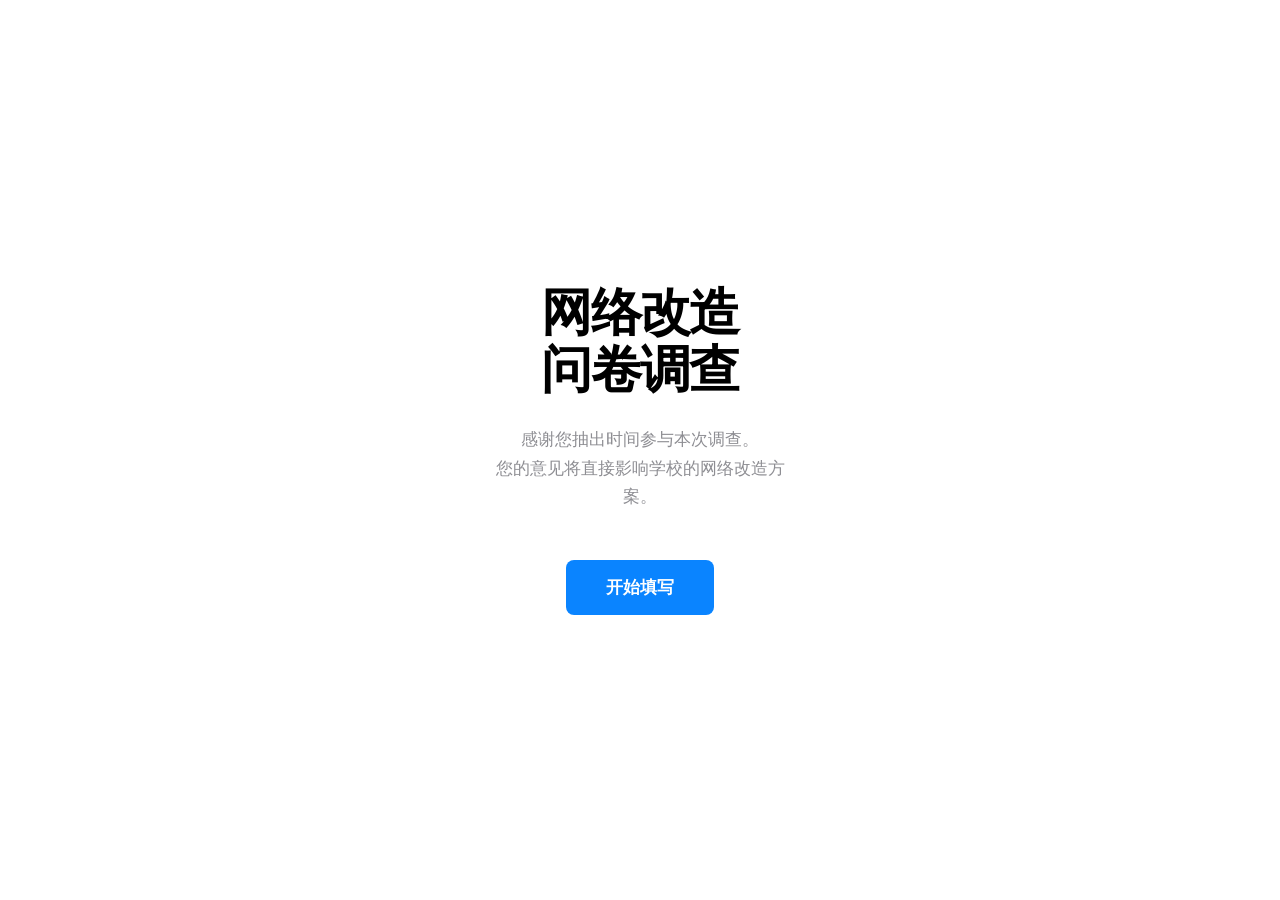
==== commit 7c08f51e: "重构问卷：增加开始页、角色分支跳题、班主任/升学老师专项题、继续填写按钮 - 新增开始封面页「网络改造问卷调查」 - Q1 改为礼貌问法「老师，请问您的名字是什么？」 - Q2 增加三路身份选择：不需" ====
--- a/index.html
+++ b/index.html
@@ -3,59 +3,76 @@
 <head>
     <meta charset="UTF-8">
     <meta name="viewport" content="width=device-width, initial-scale=1.0">
-    <title>问卷调查</title>
+    <title>网络改造问卷调查</title>
     <link rel="stylesheet" href="style.css">
 </head>
 <body>
     <div class="survey-container">
+        <!-- 开始页 -->
+        <div id="startPage" class="start-screen">
+            <h1 class="start-title">网络改造<br>问卷调查</h1>
+            <p class="start-desc">感谢您抽出时间参与本次调查。<br>您的意见将直接影响学校的网络改造方案。</p>
+            <button id="startBtn" class="start-btn">开始填写</button>
+        </div>
+
         <!-- 进度条 -->
-        <div class="progress-container">
+        <div class="progress-container" style="display:none;">
             <div class="progress-bar"></div>
         </div>
 
         <!-- 进度指示 -->
-        <div class="progress-indicator">
-            <span id="currentQuestion">1</span> / <span id="totalQuestions">11</span>
+        <div class="progress-indicator" style="display:none;">
+            <span id="currentQuestion">1</span> / <span id="totalQuestions">—</span>
         </div>
 
         <!-- 问卷内容 -->
-        <main class="survey-main">
+        <main class="survey-main" style="display:none;">
             <form id="surveyForm">
-                <!-- 第1题：老师名字 -->
+
+                <!-- Q0：老师名字 -->
                 <div class="question-card" data-question="0">
                     <div class="question-content">
-                        <h2 class="question-title">老师名字</h2>
-                        <input type="text" name="q1" class="text-input" placeholder="请输入老师名字..." required>
-                    </div>
-                </div>
-
-                <!-- 第2题：考试科目 -->
+                        <h2 class="question-title">老师，请问您的名字是什么？</h2>
+                        <input type="text" name="q1" class="text-input" placeholder="请输入您的名字...">
+                    </div>
+                </div>
+
+                <!-- Q1：考试科目 + 身份选择 -->
                 <div class="question-card" data-question="1">
                     <div class="question-content">
                         <h2 class="question-title">考试科目</h2>
-                        <p class="question-desc">每次只填一门，格式：AP + 英文（如：AP Calculus BC）</p>
-                        <input type="text" name="q2" class="text-input" placeholder="例如：AP Calculus BC">
-                        <div class="options" style="margin-top: 20px;">
-                            <label class="option-item">
-                                <input type="checkbox" name="q2_skip" value="我的科目不是AP或者不需要考试">
-                                <span class="option-text">我的科目不是AP或者不需要考试？（跳过2-5题和第8题）</span>
-                            </label>
-                        </div>
-                    </div>
-                </div>
-
-                <!-- 第3题：班级参加考试人数 -->
-                <div class="question-card" data-question="2">
-                    <div class="question-content">
-                        <h2 class="question-title">班级参加考试人数</h2>
+                        <p class="question-desc">如果您教有考试的科目，请填写科目名称（如：AP Calculus BC / AL Biology / 雅思 / 托福）。每次只填一门。</p>
+                        <input type="text" name="q2" class="text-input" placeholder="例如：AP Calculus BC / AL Biology / 雅思">
+                        <div class="options" style="margin-top: 24px;">
+                            <label class="option-item">
+                                <input type="radio" name="q_role" value="no-exam">
+                                <span class="option-text">我的科目不需要考试</span>
+                            </label>
+                            <label class="option-item">
+                                <input type="radio" name="q_role" value="homeroom">
+                                <span class="option-text">我是班主任</span>
+                            </label>
+                            <label class="option-item">
+                                <input type="radio" name="q_role" value="counselor">
+                                <span class="option-text">我是升学老师</span>
+                            </label>
+                        </div>
+                        <p class="question-desc" style="margin-top: 12px;">如果上方选项均不符合，请直接填写科目名称并继续即可。</p>
+                    </div>
+                </div>
+
+                <!-- Q2：班级参加考试人数（仅考试科目） -->
+                <div class="question-card" data-question="2" data-track="exam">
+                    <div class="question-content">
+                        <h2 class="question-title">班级参加考试的人数</h2>
                         <input type="number" name="q3" class="text-input" placeholder="请输入人数..." min="1">
                     </div>
                 </div>
 
-                <!-- 第4题：考试非选择题时长 -->
-                <div class="question-card" data-question="3">
-                    <div class="question-content">
-                        <h2 class="question-title">考试非选择题时长</h2>
+                <!-- Q3：考试非选择题时长（仅考试科目） -->
+                <div class="question-card" data-question="3" data-track="exam">
+                    <div class="question-content">
+                        <h2 class="question-title">考试非选择题的时长</h2>
                         <div style="display: flex; align-items: center; gap: 10px;">
                             <input type="number" name="q4" class="text-input" placeholder="请输入时长..." min="1" style="flex: 1;">
                             <span style="font-size: 1.2rem; color: #8E8E93;">分钟</span>
@@ -63,155 +80,174 @@
                     </div>
                 </div>
 
-                <!-- 第5题：是否希望在半期考试采用机考 -->
-                <div class="question-card" data-question="4">
-                    <div class="question-content">
-                        <h2 class="question-title">是否希望在半期考试采用机考</h2>
+                <!-- Q4：是否希望半期考试采用机考（仅考试科目） -->
+                <div class="question-card" data-question="4" data-track="exam">
+                    <div class="question-content">
+                        <h2 class="question-title">您是否希望在半期考试中采用机考形式？</h2>
                         <div class="options">
                             <label class="option-item">
-                                <input type="radio" name="q5" value="是" required>
-                                <span class="option-text">是</span>
-                            </label>
-                            <label class="option-item">
-                                <input type="radio" name="q5" value="否" required>
-                                <span class="option-text">否</span>
-                            </label>
-                        </div>
-                    </div>
-                </div>
-
-                <!-- 第6题：对于半期考试采用机考的态度 -->
-                <div class="question-card" data-question="5">
-                    <div class="question-content">
-                        <h2 class="question-title">对于半期考试采用机考的态度</h2>
-                        <p class="question-desc">1 = 完全反对，3 = 无所谓，5 = 强烈需要</p>
+                                <input type="radio" name="q5" value="是">
+                                <span class="option-text">是，希望采用机考</span>
+                            </label>
+                            <label class="option-item">
+                                <input type="radio" name="q5" value="否">
+                                <span class="option-text">否，倾向于纸笔考试</span>
+                            </label>
+                        </div>
+                    </div>
+                </div>
+
+                <!-- Q5：对机考的态度（仅考试科目） -->
+                <div class="question-card" data-question="5" data-track="exam">
+                    <div class="question-content">
+                        <h2 class="question-title">您对半期考试采用机考的总体态度？</h2>
+                        <p class="question-desc">1 = 完全反对，3 = 无所谓，5 = 非常支持</p>
                         <div class="rating-options">
-                            <label class="rating-item">
-                                <input type="radio" name="q6" value="1" required>
-                                <span class="rating-text">1</span>
-                            </label>
-                            <label class="rating-item">
-                                <input type="radio" name="q6" value="2" required>
-                                <span class="rating-text">2</span>
-                            </label>
-                            <label class="rating-item">
-                                <input type="radio" name="q6" value="3" required>
-                                <span class="rating-text">3</span>
-                            </label>
-                            <label class="rating-item">
-                                <input type="radio" name="q6" value="4" required>
-                                <span class="rating-text">4</span>
-                            </label>
-                            <label class="rating-item">
-                                <input type="radio" name="q6" value="5" required>
-                                <span class="rating-text">5</span>
-                            </label>
-                        </div>
-                    </div>
-                </div>
-
-                <!-- 第7题：对于学校wifi效果的满意度 -->
-                <div class="question-card" data-question="6">
-                    <div class="question-content">
-                        <h2 class="question-title">对于学校wifi效果的满意度</h2>
+                            <label class="rating-item"><input type="radio" name="q6" value="1"><span class="rating-text">1</span></label>
+                            <label class="rating-item"><input type="radio" name="q6" value="2"><span class="rating-text">2</span></label>
+                            <label class="rating-item"><input type="radio" name="q6" value="3"><span class="rating-text">3</span></label>
+                            <label class="rating-item"><input type="radio" name="q6" value="4"><span class="rating-text">4</span></label>
+                            <label class="rating-item"><input type="radio" name="q6" value="5"><span class="rating-text">5</span></label>
+                        </div>
+                    </div>
+                </div>
+
+                <!-- Q6：WiFi满意度（所有老师） -->
+                <div class="question-card" data-question="6" data-track="all">
+                    <div class="question-content">
+                        <h2 class="question-title">您对学校目前 WiFi 效果的满意度？</h2>
                         <p class="question-desc">1 = 非常不满意，5 = 非常满意</p>
                         <div class="rating-options">
-                            <label class="rating-item">
-                                <input type="radio" name="q7" value="1" required>
-                                <span class="rating-text">1</span>
-                            </label>
-                            <label class="rating-item">
-                                <input type="radio" name="q7" value="2" required>
-                                <span class="rating-text">2</span>
-                            </label>
-                            <label class="rating-item">
-                                <input type="radio" name="q7" value="3" required>
-                                <span class="rating-text">3</span>
-                            </label>
-                            <label class="rating-item">
-                                <input type="radio" name="q7" value="4" required>
-                                <span class="rating-text">4</span>
-                            </label>
-                            <label class="rating-item">
-                                <input type="radio" name="q7" value="5" required>
-                                <span class="rating-text">5</span>
-                            </label>
-                        </div>
-                    </div>
-                </div>
-
-                <!-- 第8题：考试中方案的可行性 -->
-                <div class="question-card" data-question="7">
-                    <div class="question-content">
-                        <h2 class="question-title">考试中方案的可行性</h2>
-                        <p class="question-desc">Wifi控制，只有考试的软件可以联网，会限制随身wifi和热点，但是学生可能可以偷偷查看本地的图片和预存的内容</p>
-                        <p class="question-desc" style="margin-top: 10px;">1 = 不行，2 = 需要改进，3 = 完全可以</p>
+                            <label class="rating-item"><input type="radio" name="q7" value="1"><span class="rating-text">1</span></label>
+                            <label class="rating-item"><input type="radio" name="q7" value="2"><span class="rating-text">2</span></label>
+                            <label class="rating-item"><input type="radio" name="q7" value="3"><span class="rating-text">3</span></label>
+                            <label class="rating-item"><input type="radio" name="q7" value="4"><span class="rating-text">4</span></label>
+                            <label class="rating-item"><input type="radio" name="q7" value="5"><span class="rating-text">5</span></label>
+                        </div>
+                    </div>
+                </div>
+
+                <!-- Q7：考试中网络方案可行性（仅考试科目） -->
+                <div class="question-card" data-question="7" data-track="exam">
+                    <div class="question-content">
+                        <h2 class="question-title">考试期间网络管控方案的可行性</h2>
+                        <p class="question-desc">拟采用 WiFi 管控，考试期间仅允许考试软件联网，限制随身 WiFi 和热点，但学生仍可能访问本地预存内容。</p>
+                        <p class="question-desc" style="margin-top: 10px;">1 = 无法接受，2 = 需要改进，3 = 完全可行</p>
                         <div class="rating-options" style="margin-bottom: 30px;">
-                            <label class="rating-item">
-                                <input type="radio" name="q8_rating" value="1" required>
-                                <span class="rating-text">1</span>
-                            </label>
-                            <label class="rating-item">
-                                <input type="radio" name="q8_rating" value="2" required>
-                                <span class="rating-text">2</span>
-                            </label>
-                            <label class="rating-item">
-                                <input type="radio" name="q8_rating" value="3" required>
-                                <span class="rating-text">3</span>
-                            </label>
-                        </div>
-                        <textarea name="q8_text" class="text-input" placeholder="更多需求或建议（选填）..." rows="4"></textarea>
-                    </div>
-                </div>
-
-                <!-- 第9题：日常方案的可行性 -->
-                <div class="question-card" data-question="8">
-                    <div class="question-content">
-                        <h2 class="question-title">日常方案的可行性</h2>
-                        <p class="question-desc">Wifi控制，在上课时间段只能访问学术网站和办学帮，会限制随身wifi和热点，但是学生可能可以偷偷查看本地的图片和预存的内容，全天限制游戏，短的课间限制娱乐视频网站，我们会保证学生之间与老师的基本聊天和发送文件功能和班级群。</p>
-                        <p class="question-desc" style="margin-top: 10px;">1 = 不行，2 = 需要改进，3 = 完全可以</p>
+                            <label class="rating-item"><input type="radio" name="q8_rating" value="1"><span class="rating-text">1</span></label>
+                            <label class="rating-item"><input type="radio" name="q8_rating" value="2"><span class="rating-text">2</span></label>
+                            <label class="rating-item"><input type="radio" name="q8_rating" value="3"><span class="rating-text">3</span></label>
+                        </div>
+                        <textarea name="q8_text" class="text-input" placeholder="如有具体建议或顾虑，欢迎在此补充（选填）..." rows="4"></textarea>
+                    </div>
+                </div>
+
+                <!-- Q8：日常网络方案可行性（考试科目 + 班主任） -->
+                <div class="question-card" data-question="8" data-track="exam-homeroom">
+                    <div class="question-content">
+                        <h2 class="question-title">日常上课期间网络管控方案的可行性</h2>
+                        <p class="question-desc">拟在上课时段仅允许访问学术类网站和伴学邦，限制随身 WiFi 和热点；全天屏蔽游戏，短课间限制娱乐视频；保障师生基本聊天和文件传输功能。</p>
+                        <p class="question-desc" style="margin-top: 10px;">1 = 无法接受，2 = 需要改进，3 = 完全可行</p>
                         <div class="rating-options" style="margin-bottom: 30px;">
-                            <label class="rating-item">
-                                <input type="radio" name="q9_rating" value="1" required>
-                                <span class="rating-text">1</span>
-                            </label>
-                            <label class="rating-item">
-                                <input type="radio" name="q9_rating" value="2" required>
-                                <span class="rating-text">2</span>
-                            </label>
-                            <label class="rating-item">
-                                <input type="radio" name="q9_rating" value="3" required>
-                                <span class="rating-text">3</span>
-                            </label>
-                        </div>
-                        <textarea name="q9_text" class="text-input" placeholder="更多需求或建议（选填）..." rows="4"></textarea>
-                    </div>
-                </div>
-
-                <!-- 第10题：其他意见 -->
-                <div class="question-card" data-question="9">
-                    <div class="question-content">
-                        <h2 class="question-title">其他意见</h2>
-                        <textarea name="q10" class="text-input" placeholder="请输入您的其他意见和建议（选填）..." rows="5"></textarea>
-                    </div>
-                </div>
-
-                <!-- 第11题：联系方式提示 -->
-                <div class="question-card" data-question="10">
-                    <div class="question-content">
-                        <h2 class="question-title">联系方式</h2>
+                            <label class="rating-item"><input type="radio" name="q9_rating" value="1"><span class="rating-text">1</span></label>
+                            <label class="rating-item"><input type="radio" name="q9_rating" value="2"><span class="rating-text">2</span></label>
+                            <label class="rating-item"><input type="radio" name="q9_rating" value="3"><span class="rating-text">3</span></label>
+                        </div>
+                        <textarea name="q9_text" class="text-input" placeholder="如有具体建议或顾虑，欢迎在此补充（选填）..." rows="4"></textarea>
+                    </div>
+                </div>
+
+                <!-- Q9：晚自习网络权限（仅班主任） -->
+                <div class="question-card" data-question="9" data-track="homeroom">
+                    <div class="question-content">
+                        <h2 class="question-title">晚自习及自习时间的网络开放范围</h2>
+                        <p class="question-desc">您认为在晚自习和其他自习时间段，应开启哪些网站的访问权限？</p>
+                        <div class="options" style="margin-top: 10px;">
+                            <label class="option-item">
+                                <input type="radio" name="q_evening_net" value="全部开放">
+                                <span class="option-text">全部开放，不加限制</span>
+                            </label>
+                            <label class="option-item">
+                                <input type="radio" name="q_evening_net" value="黑名单制">
+                                <span class="option-text">黑名单制 — 屏蔽常用娱乐及游戏网站（如抖音、B 站、Steam 等），其余正常访问</span>
+                            </label>
+                            <label class="option-item">
+                                <input type="radio" name="q_evening_net" value="白名单制">
+                                <span class="option-text">白名单制 — 仅开放少量学习类网站（如 Google、百度学术、Khan Academy 等）</span>
+                            </label>
+                            <label class="option-item">
+                                <input type="radio" name="q_evening_net" value="自定义">
+                                <span class="option-text">希望可以自定义每个时间段的网络限制规则</span>
+                            </label>
+                        </div>
+                    </div>
+                </div>
+
+                <!-- Q10：班主任 — 机考对日常工作的影响（仅班主任） -->
+                <div class="question-card" data-question="10" data-track="homeroom">
+                    <div class="question-content">
+                        <h2 class="question-title">机考实施对您日常工作的影响</h2>
+                        <p class="question-desc">请问机考的推行对班级管理、考勤安排或升学档案整理等工作有哪些影响？</p>
+                        <textarea name="q10_homeroom" class="text-input" placeholder="例如：成绩录入流程变化、考场协调安排等（选填）..." rows="4"></textarea>
+                    </div>
+                </div>
+
+                <!-- Q11：班主任 — 具体需求与建议（仅班主任） -->
+                <div class="question-card" data-question="11" data-track="homeroom">
+                    <div class="question-content">
+                        <h2 class="question-title">在推行机考方面，您有哪些具体需求或期望获得的支持？</h2>
+                        <textarea name="q11_homeroom" class="text-input" placeholder="例如：希望提前知会家长、希望保留备用纸质方案等（选填）..." rows="4"></textarea>
+                    </div>
+                </div>
+
+                <!-- Q12：升学老师 — 楼道路由器（仅升学老师） -->
+                <div class="question-card" data-question="12" data-track="counselor">
+                    <div class="question-content">
+                        <h2 class="question-title">您认为是否有必要在楼道安装路由器？</h2>
+                        <p class="question-desc">在楼道及公共区域安装路由器，可确保师生在课间、走廊等位置也能获得稳定的网络连接。</p>
+                        <div class="options">
+                            <label class="option-item">
+                                <input type="radio" name="q_hallway_router" value="非常有必要">
+                                <span class="option-text">非常有必要，公共区域网络信号目前较差</span>
+                            </label>
+                            <label class="option-item">
+                                <input type="radio" name="q_hallway_router" value="有一定必要">
+                                <span class="option-text">有一定必要，但不是最优先的需求</span>
+                            </label>
+                            <label class="option-item">
+                                <input type="radio" name="q_hallway_router" value="不需要">
+                                <span class="option-text">不需要，目前公共区域网络基本够用</span>
+                            </label>
+                        </div>
+                        <textarea name="q_hallway_router_text" class="text-input" placeholder="如有其他想法，欢迎补充（选填）..." rows="3" style="margin-top: 16px;"></textarea>
+                    </div>
+                </div>
+
+                <!-- Q13：其他意见（所有老师） -->
+                <div class="question-card" data-question="13" data-track="all">
+                    <div class="question-content">
+                        <h2 class="question-title">还有其他意见或建议吗？</h2>
+                        <textarea name="q_other" class="text-input" placeholder="欢迎分享任何其他想法（选填）..." rows="5"></textarea>
+                    </div>
+                </div>
+
+                <!-- Q14：联系方式（所有老师） -->
+                <div class="question-card" data-question="14" data-track="all">
+                    <div class="question-content">
+                        <h2 class="question-title">感谢您的参与</h2>
                         <div class="info-box">
-                            <p>有问题请联系：</p>
+                            <p>如有任何疑问，欢迎联系我们：</p>
                             <p style="margin-top: 15px;">📱 微信：13880861866</p>
                             <p style="margin-top: 10px;">👤 联系人：G10 AP3 周田园</p>
                         </div>
                     </div>
                 </div>
+
             </form>
         </main>
 
         <!-- 导航按钮 -->
-        <div class="navigation">
+        <div class="navigation" style="display:none;">
             <button id="prevBtn" class="nav-btn nav-btn-prev" disabled>
                 <svg width="20" height="20" viewBox="0 0 20 20" fill="none">
                     <path d="M12 16L6 10L12 4" stroke="currentColor" stroke-width="2" stroke-linecap="round" stroke-linejoin="round"/>
@@ -238,9 +274,12 @@
         <div id="thankYou" class="thank-you-screen" style="display: none;">
             <h1>感谢您的参与</h1>
             <p>您的反馈对我们非常重要</p>
-            <a href="admin.html" style="margin-top: 30px; display: inline-block;">
-                <button style="background: #0A84FF; color: white; border: none; padding: 12px 24px; border-radius: 8px; cursor: pointer; font-weight: 500;">查看数据管理</button>
-            </a>
+            <div style="margin-top: 32px; display: flex; flex-direction: column; align-items: center; gap: 14px;">
+                <button id="anotherSubjectBtn" style="background: #0A84FF; color: white; border: none; padding: 14px 28px; border-radius: 8px; cursor: pointer; font-weight: 600; font-size: 1rem; font-family: inherit;">还有别的科目？继续填写</button>
+                <a href="admin.html">
+                    <button style="background: #f5f5f7; color: #000; border: none; padding: 12px 24px; border-radius: 8px; cursor: pointer; font-weight: 500; font-family: inherit;">查看数据管理</button>
+                </a>
+            </div>
         </div>
     </div>
 
--- a/style.css
+++ b/style.css
@@ -267,6 +267,56 @@
     height: 24px;
 }
 
+/* 开始页面 */
+.start-screen {
+    text-align: center;
+    padding: 80px 20px;
+    min-height: 500px;
+    display: flex;
+    flex-direction: column;
+    align-items: center;
+    justify-content: center;
+}
+
+.start-title {
+    font-size: 3.2rem;
+    font-weight: 700;
+    color: #000;
+    line-height: 1.1;
+    letter-spacing: -0.03em;
+    margin-bottom: 28px;
+}
+
+.start-desc {
+    font-size: 1.05rem;
+    color: #8E8E93;
+    line-height: 1.7;
+    margin-bottom: 48px;
+    max-width: 320px;
+}
+
+.start-btn {
+    background: #0A84FF;
+    color: white;
+    border: none;
+    padding: 16px 40px;
+    border-radius: 8px;
+    font-size: 1.05rem;
+    font-weight: 600;
+    cursor: pointer;
+    transition: background 0.2s cubic-bezier(0.4, 0, 0.2, 1), transform 0.15s;
+    font-family: inherit;
+}
+
+.start-btn:hover {
+    background: #0077ED;
+    transform: translateY(-1px);
+}
+
+.start-btn:active {
+    transform: translateY(0);
+}
+
 /* 感谢页面 */
 .thank-you-screen {
     text-align: center;
